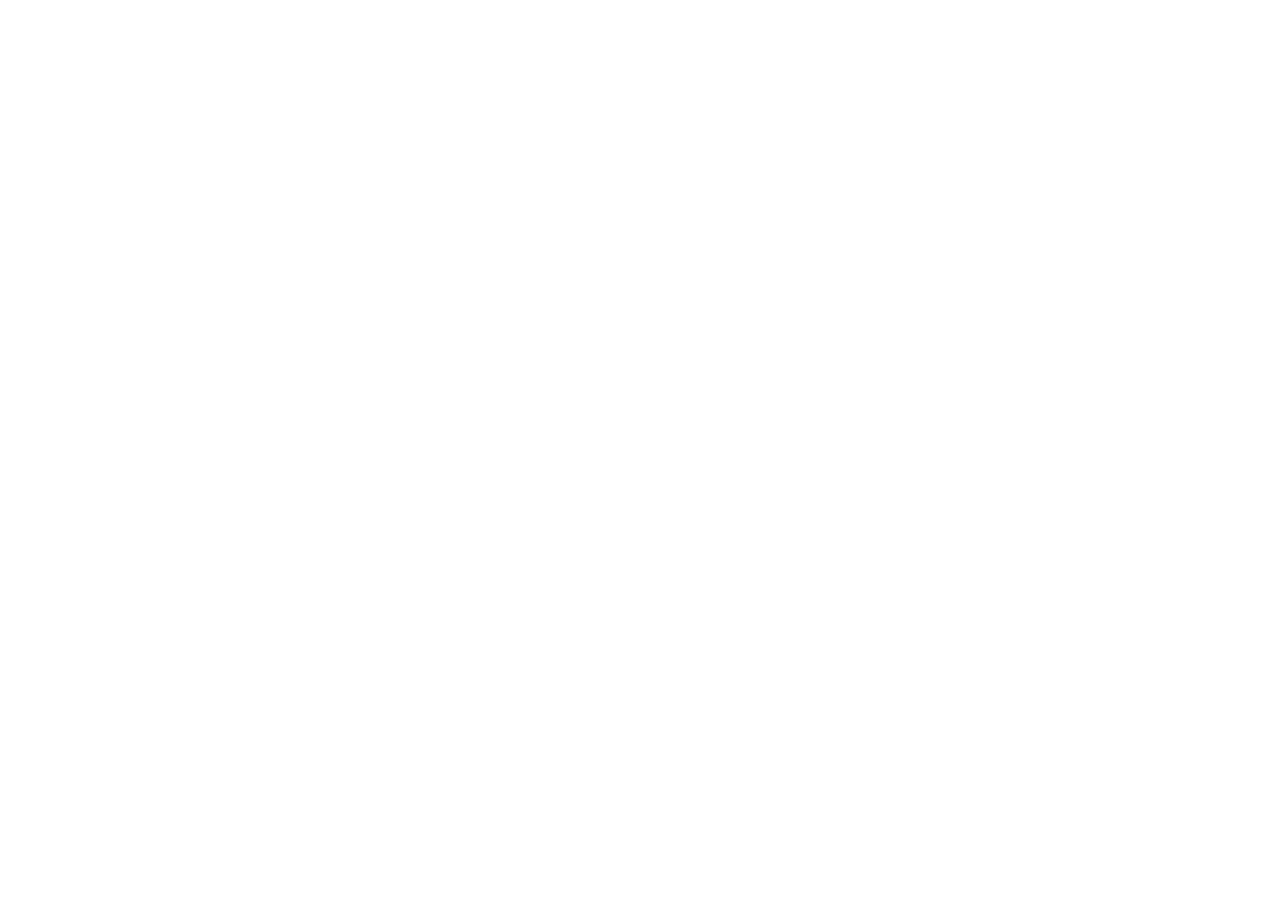
==== index.html @ 805935b9 "all file structure added" ====
<!DOCTYPE html>
<html lang="en">

    <head>
        <meta charset="UTF-8">
        <meta name="viewport" content="width=device-width, initial-scale=1.0">
        <title>Brain Game 8</title>
        <!-- <link rel="stylesheet" href="./css/style.css"> -->
        <!-- Font: Baskervville -->
        <link rel="preconnect" href="https://fonts.googleapis.com">
        <link rel="preconnect" href="https://fonts.gstatic.com" crossorigin>
        <link href="https://fonts.googleapis.com/css2?family=Baskervville&display=swap" rel="stylesheet">
    </head>
    <body>

        <script src="./libs/anime/anime.min.js"></script>
        <script type="module" src="./js/script.js"></script>
    </body>
</html>
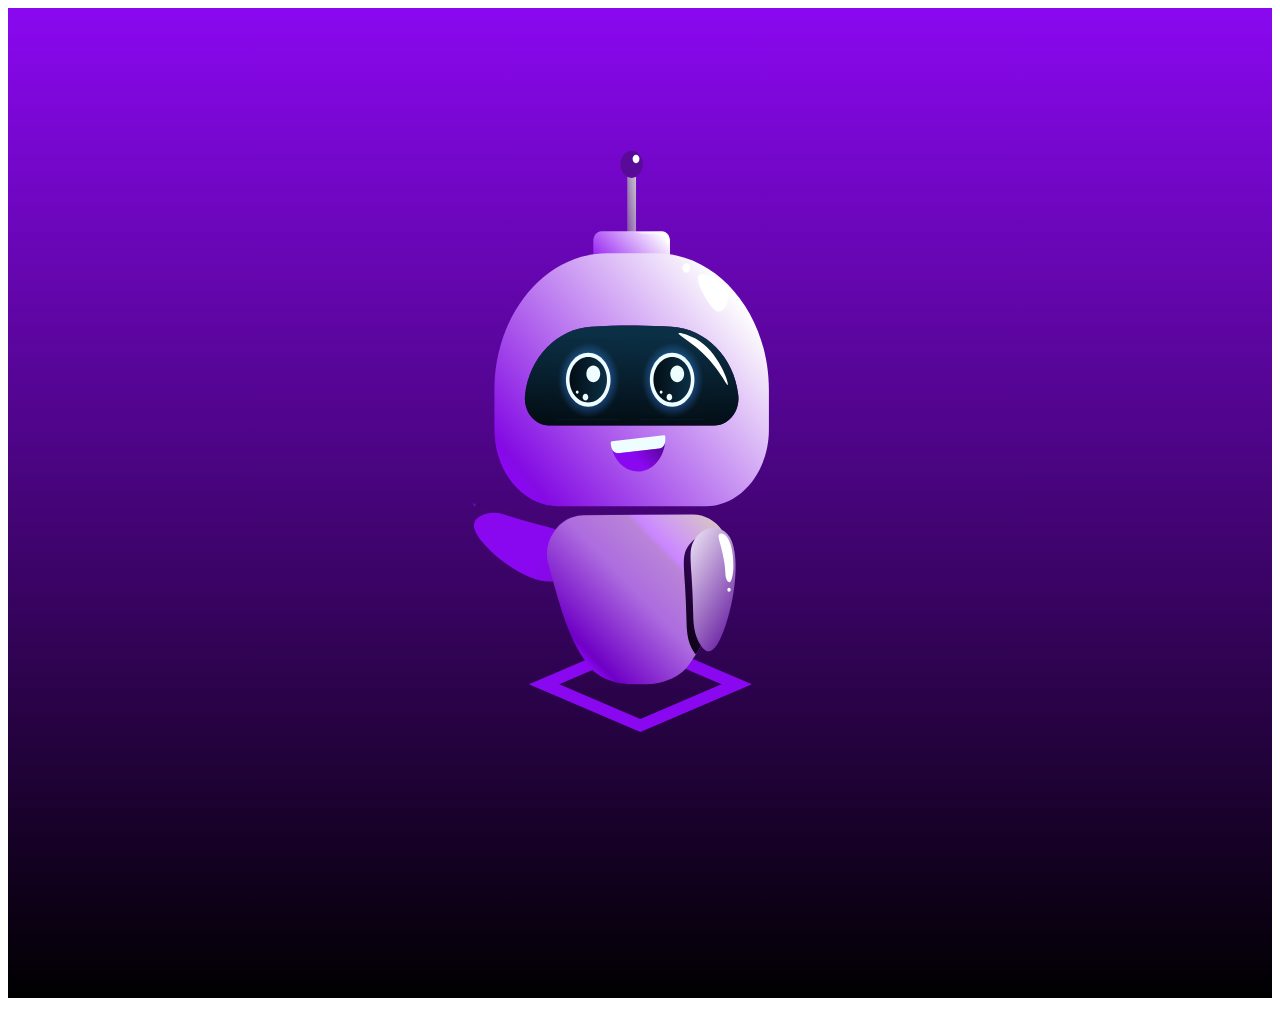
==== commit 2fb606f0: "some file added" ====
--- a/index.html
+++ b/index.html
@@ -13,7 +13,7 @@
     </head>
     <body>
 
-        <script src="./libs/anime/anime.min.js"></script>
-        <script type="module" src="./js/script.js"></script>
+        <script src="/libs/animate-css/animate.min.js"></script>
+        <script type="module" src="/js/script.js"></script>
     </body>
 </html>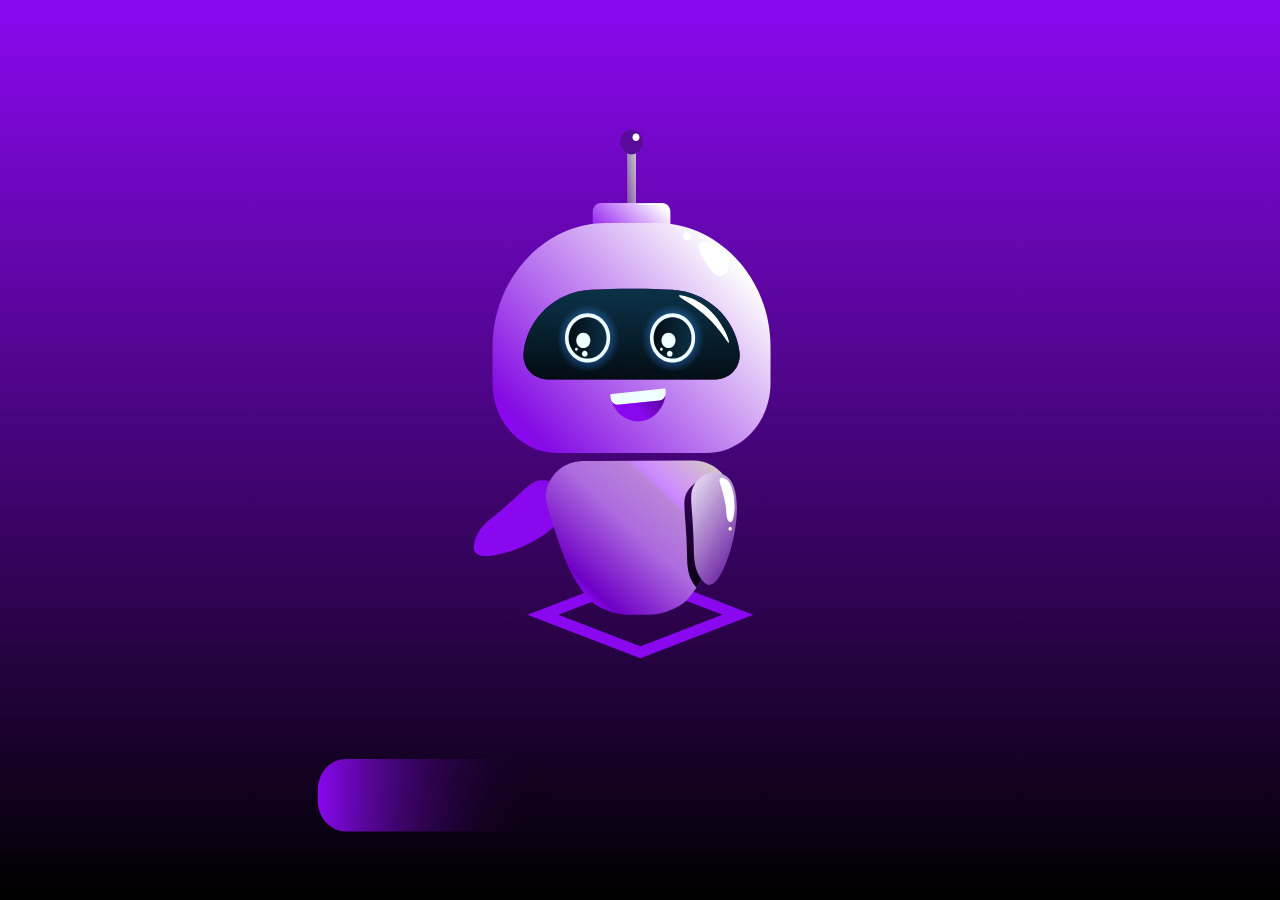
==== commit b3da3b61: "loading added" ====
--- a/index.html
+++ b/index.html
@@ -5,7 +5,7 @@
         <meta charset="UTF-8">
         <meta name="viewport" content="width=device-width, initial-scale=1.0">
         <title>Brain Game 8</title>
-        <!-- <link rel="stylesheet" href="./css/style.css"> -->
+        <link rel="stylesheet" href="./css/style.css">
         <!-- Font: Baskervville -->
         <link rel="preconnect" href="https://fonts.googleapis.com">
         <link rel="preconnect" href="https://fonts.gstatic.com" crossorigin>
@@ -13,7 +13,8 @@
     </head>
     <body>
 
-        <script src="/libs/animate-css/animate.min.js"></script>
+        <!-- <script src="/libs/animate-css/animate.min.js"></script> -->
+        <script src="./libs/anime/anime.min.js"></script>
         <script type="module" src="/js/script.js"></script>
     </body>
 </html>--- a/css/style.css
+++ b/css/style.css
@@ -0,0 +1,6 @@
+html, body{
+    margin: 0;
+    padding: 0;
+    overflow-x: hidden;
+}
+
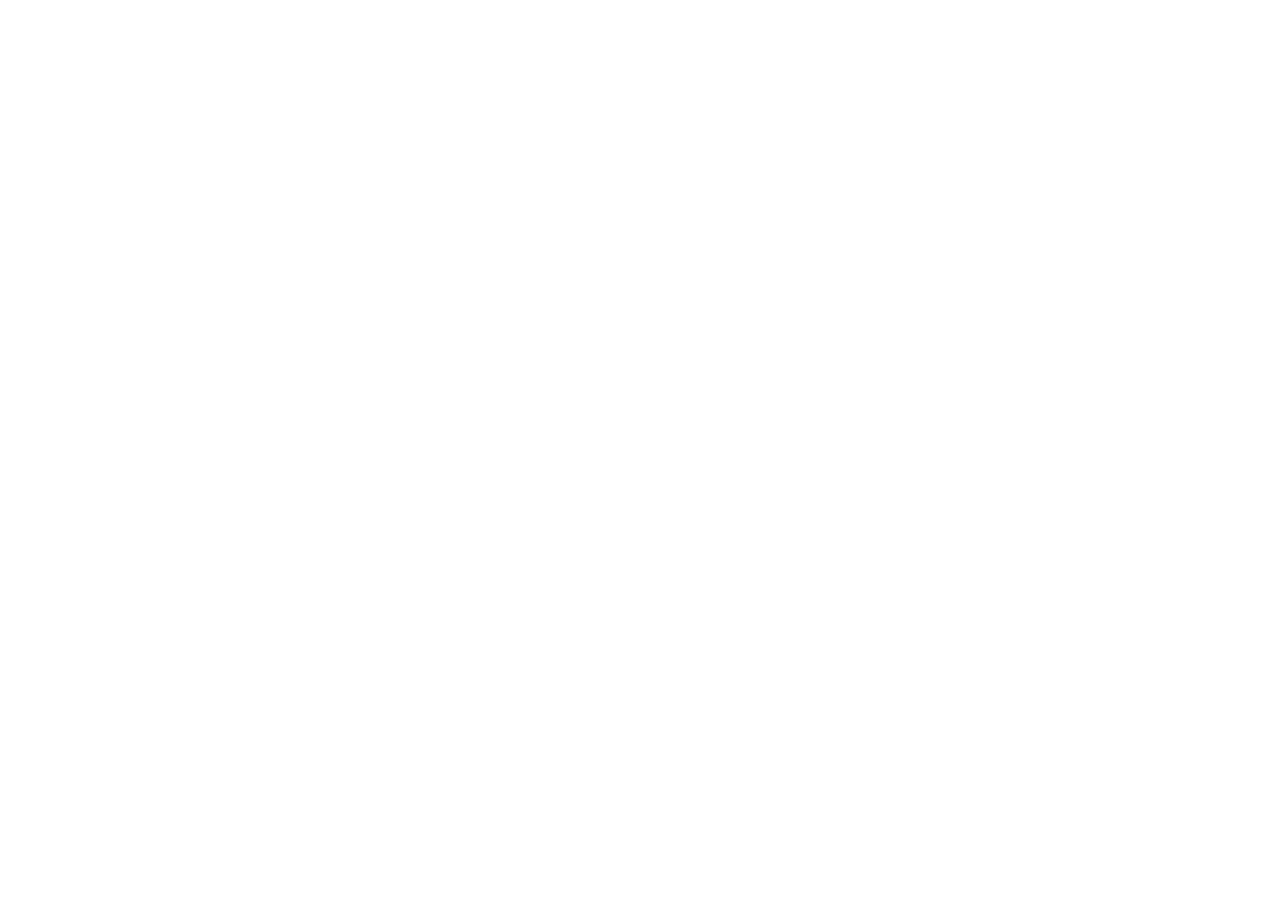
==== commit 1e3230b1: "error solve" ====
--- a/index.html
+++ b/index.html
@@ -1,20 +1,19 @@
 <!DOCTYPE html>
 <html lang="en">
 
-    <head>
-        <meta charset="UTF-8">
-        <meta name="viewport" content="width=device-width, initial-scale=1.0">
-        <title>Brain Game 8</title>
-        <link rel="stylesheet" href="./css/style.css">
-        <!-- Font: Baskervville -->
-        <link rel="preconnect" href="https://fonts.googleapis.com">
-        <link rel="preconnect" href="https://fonts.gstatic.com" crossorigin>
-        <link href="https://fonts.googleapis.com/css2?family=Baskervville&display=swap" rel="stylesheet">
-    </head>
-    <body>
+<head>
+    <meta charset="UTF-8">
+    <meta name="viewport" content="width=device-width, initial-scale=1.0">
+    <title>Brain Game 8</title>
+    <link rel="stylesheet" href="./css/style.css">
+    <!-- Font: Poppins-->
+</head>
 
-        <!-- <script src="/libs/animate-css/animate.min.js"></script> -->
-        <script src="./libs/anime/anime.min.js"></script>
-        <script type="module" src="/js/script.js"></script>
-    </body>
+<body>
+
+    <!-- <script src="/libs/animate-css/animate.min.js"></script> -->
+    <script src="./libs/anime/anime.min.js"></script>
+    <script type="module" src="/js/script.js"></script>
+</body>
+
 </html>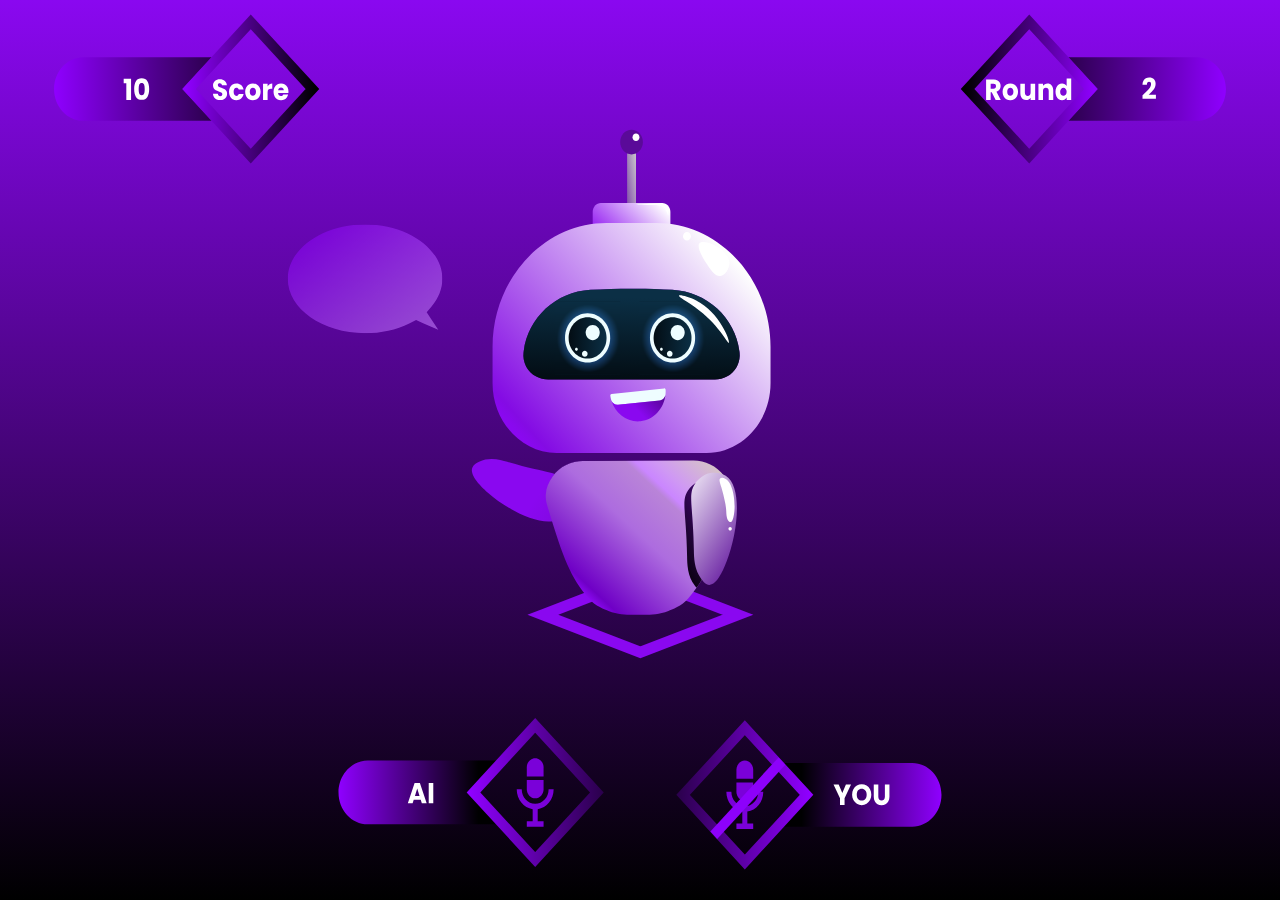
==== commit a81bc31d: "Akash Dutta.'s mistake solved" ====
--- a/index.html
+++ b/index.html
@@ -4,7 +4,7 @@
 <head>
     <meta charset="UTF-8">
     <meta name="viewport" content="width=device-width, initial-scale=1.0">
-    <title>Brain Game 8</title>
+    <title>Brain Game AI</title>
     <link rel="stylesheet" href="./css/style.css">
     <!-- Font: Poppins-->
 </head>
@@ -13,7 +13,7 @@
 
     <!-- <script src="/libs/animate-css/animate.min.js"></script> -->
     <script src="./libs/anime/anime.min.js"></script>
-    <script type="module" src="/js/script.js"></script>
+    <script type="module" src="./js/script.js"></script>
 </body>
 
 </html>